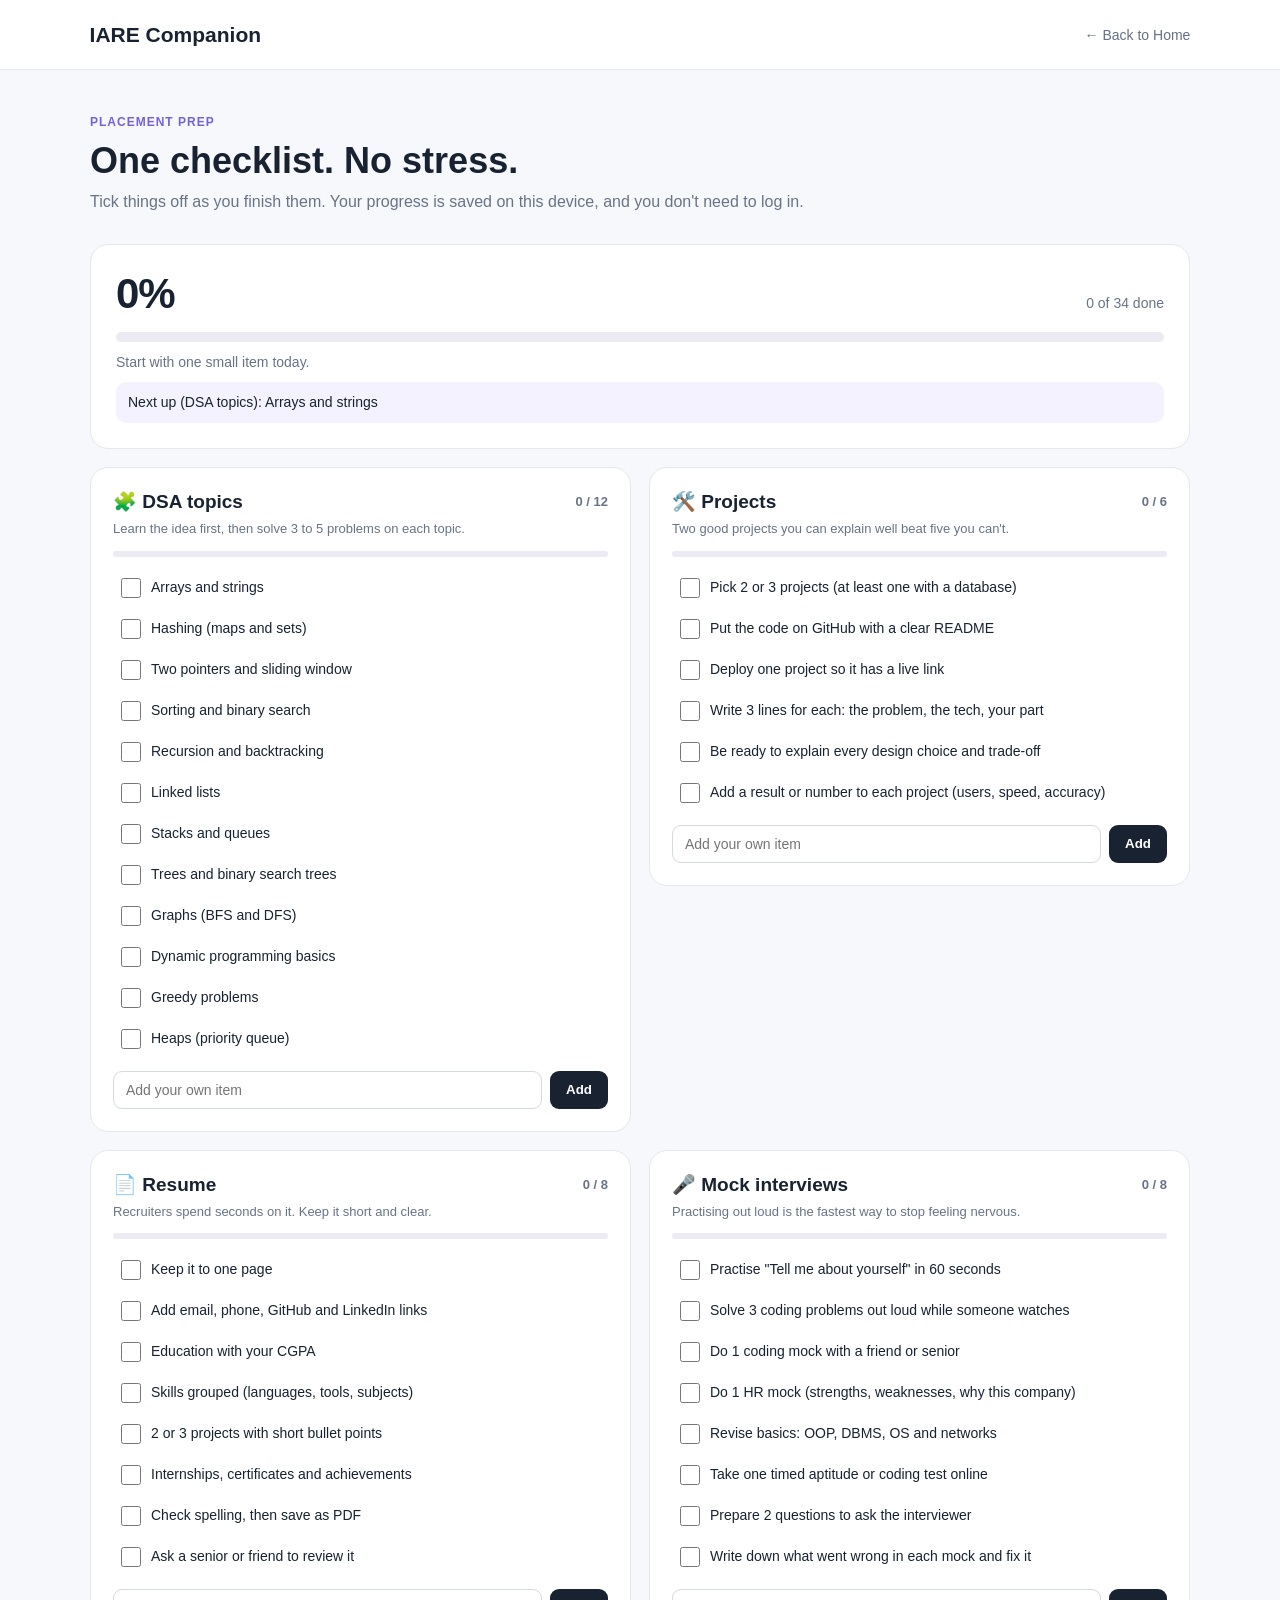
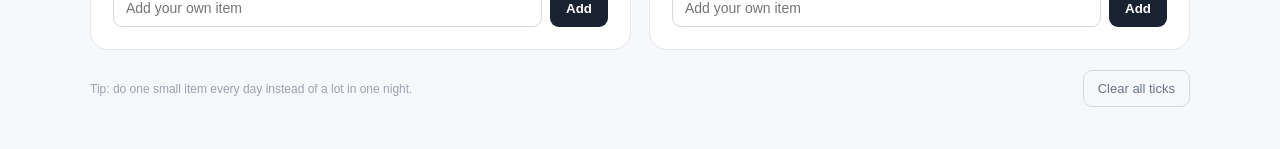
==== templates/placement.html @ 91ed62a9 "Initial commit" ====
<!DOCTYPE html>
<html lang="en">
<head>
    <meta charset="UTF-8">
    <meta name="viewport" content="width=device-width, initial-scale=1.0">
    <title>Placement Prep | IARE Companion</title>

    <style>
        * { box-sizing: border-box; margin: 0; padding: 0; }
        body { font-family: Arial, sans-serif; background: #f7f8fc; color: #182230; }
        nav { height: 70px; background: white; border-bottom: 1px solid #e8ebf0; display: flex; align-items: center; justify-content: space-between; padding: 0 7%; }
        .brand { font-size: 21px; font-weight: 700; }
        .back { color: #667085; text-decoration: none; font-size: 14px; }
        .container { width: 86%; max-width: 1100px; margin: 42px auto; }
        .heading { margin-bottom: 30px; }
        .heading small { color: #7562db; font-size: 12px; font-weight: 700; letter-spacing: 1px; }
        .heading h1 { font-size: 36px; margin: 10px 0 8px; }
        .heading p { color: #697386; line-height: 1.5; }

        /* Overall progress */
        .overall { background: white; border: 1px solid #e5e7eb; border-radius: 18px; padding: 25px; margin-bottom: 18px; }
        .overall-top { display: flex; justify-content: space-between; align-items: baseline; gap: 10px; flex-wrap: wrap; }
        .big { font-size: 42px; font-weight: 800; letter-spacing: -1px; }
        .done-text { color: #697386; font-size: 14px; }
        .bar { height: 10px; background: #eceaf3; border-radius: 10px; overflow: hidden; margin-top: 14px; }
        .bar > div { height: 100%; width: 0; background: #7562db; border-radius: 10px; transition: width .3s; }
        .msg { color: #697386; font-size: 14px; margin-top: 12px; }
        .next { display: none; margin-top: 12px; font-size: 14px; line-height: 1.5; background: #f4f2ff; border-radius: 10px; padding: 10px 12px; }

        /* Sections */
        .grid { display: grid; grid-template-columns: 1fr 1fr; gap: 18px; align-items: start; }
        .card { background: white; border: 1px solid #e5e7eb; border-radius: 18px; padding: 22px; }
        .card-head { display: flex; justify-content: space-between; align-items: center; gap: 10px; }
        .card-head h2 { font-size: 19px; }
        .count { font-size: 13px; color: #697386; font-weight: 700; white-space: nowrap; }
        .hint { color: #697386; font-size: 13px; line-height: 1.5; margin: 6px 0 12px; }
        .mini { height: 6px; background: #eceaf3; border-radius: 10px; overflow: hidden; margin-bottom: 10px; }
        .mini > div { height: 100%; width: 0; background: #7562db; border-radius: 10px; transition: width .3s; }

        .item { display: flex; align-items: flex-start; gap: 10px; padding: 10px 8px; border-radius: 9px; cursor: pointer; }
        .item:hover { background: #f7f8fc; }
        .item input[type="checkbox"] { width: 20px; height: 20px; margin-top: 1px; accent-color: #7562db; flex-shrink: 0; cursor: pointer; }
        .item span { flex: 1; font-size: 14px; line-height: 1.45; }
        .item.done span { color: #9aa1ad; text-decoration: line-through; }
        .del { background: none; border: none; color: #9aa1ad; font-size: 20px; line-height: 1; cursor: pointer; padding: 0 4px; }
        .del:hover { color: #b42318; }

        .add-row { display: flex; gap: 8px; margin-top: 12px; }
        .add-row input { flex: 1; min-width: 0; padding: 10px 12px; border: 1px solid #d5d9e0; border-radius: 9px; font-size: 14px; }
        .add-row button { padding: 10px 16px; border: none; border-radius: 9px; background: #182230; color: white; font-weight: 600; cursor: pointer; }

        .footer-row { margin-top: 20px; display: flex; justify-content: space-between; align-items: center; gap: 12px; flex-wrap: wrap; }
        .footer-row p { color: #9aa1ad; font-size: 12px; }
        .reset { background: none; border: 1px solid #d5d9e0; color: #697386; padding: 10px 14px; border-radius: 9px; cursor: pointer; font-size: 13px; }
        .reset:hover { border-color: #b42318; color: #b42318; }

        @media (max-width: 750px) {
            .grid { grid-template-columns: 1fr; }
            .heading h1 { font-size: 30px; }
        }
    </style>
</head>

<body>

<nav>
    <div class="brand">IARE Companion</div>
    <a href="/" class="back">← Back to Home</a>
</nav>

<div class="container">

    <div class="heading">
        <small>PLACEMENT PREP</small>
        <h1>One checklist. No stress.</h1>
        <p>Tick things off as you finish them. Your progress is saved on this device, and you don't need to log in.</p>
    </div>

    <div class="overall">
        <div class="overall-top">
            <div class="big" id="pct">0%</div>
            <div class="done-text" id="doneText"></div>
        </div>
        <div class="bar"><div id="overallFill"></div></div>
        <div class="msg" id="msg"></div>
        <div class="next" id="next"></div>
    </div>

    <div class="grid" id="sections"></div>

    <div class="footer-row">
        <p>Tip: do one small item every day instead of a lot in one night.</p>
        <button class="reset" id="resetBtn" type="button">Clear all ticks</button>
    </div>

</div>

<script>
const $ = id => document.getElementById(id);

// You can edit this list. Keep every id unique and never reuse an old one.
const SECTIONS = [
    {
        key: "dsa", icon: "🧩", title: "DSA topics",
        hint: "Learn the idea first, then solve 3 to 5 problems on each topic.",
        items: [
            ["dsa1", "Arrays and strings"],
            ["dsa2", "Hashing (maps and sets)"],
            ["dsa3", "Two pointers and sliding window"],
            ["dsa4", "Sorting and binary search"],
            ["dsa5", "Recursion and backtracking"],
            ["dsa6", "Linked lists"],
            ["dsa7", "Stacks and queues"],
            ["dsa8", "Trees and binary search trees"],
            ["dsa9", "Graphs (BFS and DFS)"],
            ["dsa10", "Dynamic programming basics"],
            ["dsa11", "Greedy problems"],
            ["dsa12", "Heaps (priority queue)"]
        ]
    },
    {
        key: "projects", icon: "🛠️", title: "Projects",
        hint: "Two good projects you can explain well beat five you can't.",
        items: [
            ["pr1", "Pick 2 or 3 projects (at least one with a database)"],
            ["pr2", "Put the code on GitHub with a clear README"],
            ["pr3", "Deploy one project so it has a live link"],
            ["pr4", "Write 3 lines for each: the problem, the tech, your part"],
            ["pr5", "Be ready to explain every design choice and trade-off"],
            ["pr6", "Add a result or number to each project (users, speed, accuracy)"]
        ]
    },
    {
        key: "resume", icon: "📄", title: "Resume",
        hint: "Recruiters spend seconds on it. Keep it short and clear.",
        items: [
            ["rs1", "Keep it to one page"],
            ["rs2", "Add email, phone, GitHub and LinkedIn links"],
            ["rs3", "Education with your CGPA"],
            ["rs4", "Skills grouped (languages, tools, subjects)"],
            ["rs5", "2 or 3 projects with short bullet points"],
            ["rs6", "Internships, certificates and achievements"],
            ["rs7", "Check spelling, then save as PDF"],
            ["rs8", "Ask a senior or friend to review it"]
        ]
    },
    {
        key: "mock", icon: "🎤", title: "Mock interviews",
        hint: "Practising out loud is the fastest way to stop feeling nervous.",
        items: [
            ["mk1", "Practise \"Tell me about yourself\" in 60 seconds"],
            ["mk2", "Solve 3 coding problems out loud while someone watches"],
            ["mk3", "Do 1 coding mock with a friend or senior"],
            ["mk4", "Do 1 HR mock (strengths, weaknesses, why this company)"],
            ["mk5", "Revise basics: OOP, DBMS, OS and networks"],
            ["mk6", "Take one timed aptitude or coding test online"],
            ["mk7", "Prepare 2 questions to ask the interviewer"],
            ["mk8", "Write down what went wrong in each mock and fix it"]
        ]
    }
];

const STORE = "iare_placement_prep";
const state = { done: {}, custom: {} };

// ---------- load / save (works even if storage is blocked) ----------
try {
    const saved = JSON.parse(localStorage.getItem(STORE));
    if (saved && typeof saved === "object") {
        if (saved.done && typeof saved.done === "object") state.done = saved.done;
        if (saved.custom && typeof saved.custom === "object") {
            for (const key of Object.keys(saved.custom)) {
                if (!Array.isArray(saved.custom[key])) continue;
                state.custom[key] = saved.custom[key].filter(i =>
                    i && typeof i.id === "string" && typeof i.text === "string");
            }
        }
    }
} catch (e) { /* start fresh */ }

function save() {
    try { localStorage.setItem(STORE, JSON.stringify(state)); } catch (e) { /* ignore */ }
}

// ---------- helpers ----------
function el(tag, cls, text) {
    const e = document.createElement(tag);
    if (cls) e.className = cls;
    if (text !== undefined) e.textContent = text;
    return e;
}

function itemsFor(sec) {
    const base = sec.items.map(([id, text]) => ({ id, text, custom: false }));
    const mine = (state.custom[sec.key] || []).map(i => ({ id: i.id, text: i.text, custom: true }));
    return [...base, ...mine];
}

function message(pct) {
    if (pct === 0) return "Start with one small item today.";
    if (pct < 25) return "Good start. Keep going.";
    if (pct < 50) return "You're building momentum.";
    if (pct < 75) return "More than halfway there.";
    if (pct < 100) return "Almost there. Finish strong.";
    return "Everything is done. Go ace those interviews! 🎉";
}

// ---------- rendering ----------
const refs = {};

function rowFor(item, sec) {
    const label = el("label", "item" + (state.done[item.id] ? " done" : ""));
    const box = document.createElement("input");
    box.type = "checkbox";
    box.checked = !!state.done[item.id];

    box.addEventListener("change", () => {
        if (box.checked) state.done[item.id] = true;
        else delete state.done[item.id];
        label.classList.toggle("done", box.checked);
        save();
        updateProgress();
    });

    label.append(box, el("span", "", item.text));

    if (item.custom) {
        const del = el("button", "del", "×");
        del.type = "button";
        del.title = "Remove";
        del.setAttribute("aria-label", "Remove " + item.text);
        del.addEventListener("click", e => {
            e.preventDefault();
            state.custom[sec.key] = state.custom[sec.key].filter(i => i.id !== item.id);
            delete state.done[item.id];
            save();
            render();
        });
        label.append(del);
    }
    return label;
}

function render() {
    const root = $("sections");
    root.textContent = "";

    SECTIONS.forEach(sec => {
        const card = el("div", "card");

        const head = el("div", "card-head");
        const count = el("span", "count");
        head.append(el("h2", "", sec.icon + " " + sec.title), count);

        const mini = el("div", "mini");
        const fill = document.createElement("div");
        mini.append(fill);

        card.append(head, el("p", "hint", sec.hint), mini);

        const list = el("div", "list");
        itemsFor(sec).forEach(item => list.append(rowFor(item, sec)));
        card.append(list);

        // add your own item
        const row = el("div", "add-row");
        const input = document.createElement("input");
        input.placeholder = "Add your own item";
        input.maxLength = 80;
        const btn = el("button", "", "Add");
        btn.type = "button";

        const add = () => {
            const text = input.value.trim();
            if (!text) return;
            (state.custom[sec.key] = state.custom[sec.key] || []).push({
                id: "c" + Date.now() + Math.floor(Math.random() * 1000),
                text
            });
            save();
            render();
        };
        btn.addEventListener("click", add);
        input.addEventListener("keydown", e => {
            if (e.key === "Enter") { e.preventDefault(); add(); }
        });

        row.append(input, btn);
        card.append(row);
        root.append(card);

        refs[sec.key] = { count, fill };
    });

    updateProgress();
}

function updateProgress() {
    let total = 0, done = 0, next = null;

    SECTIONS.forEach(sec => {
        const items = itemsFor(sec);
        const d = items.filter(i => state.done[i.id]).length;
        total += items.length;
        done += d;

        if (!next) {
            const n = items.find(i => !state.done[i.id]);
            if (n) next = { sec, item: n };
        }

        const r = refs[sec.key];
        r.count.textContent = d + " / " + items.length;
        r.fill.style.width = (items.length ? d / items.length * 100 : 0) + "%";
    });

    const pct = total ? Math.round(done / total * 100) : 0;
    $("pct").textContent = pct + "%";
    $("doneText").textContent = done + " of " + total + " done";
    $("overallFill").style.width = pct + "%";
    $("msg").textContent = message(pct);

    const nextBox = $("next");
    if (next) {
        nextBox.textContent = "Next up (" + next.sec.title + "): " + next.item.text;
        nextBox.style.display = "block";
    } else {
        nextBox.style.display = "none";
    }
}

$("resetBtn").addEventListener("click", () => {
    if (!confirm("Clear all ticks? Items you added yourself will stay.")) return;
    state.done = {};
    save();
    render();
});

render();
</script>

</body>
</html>
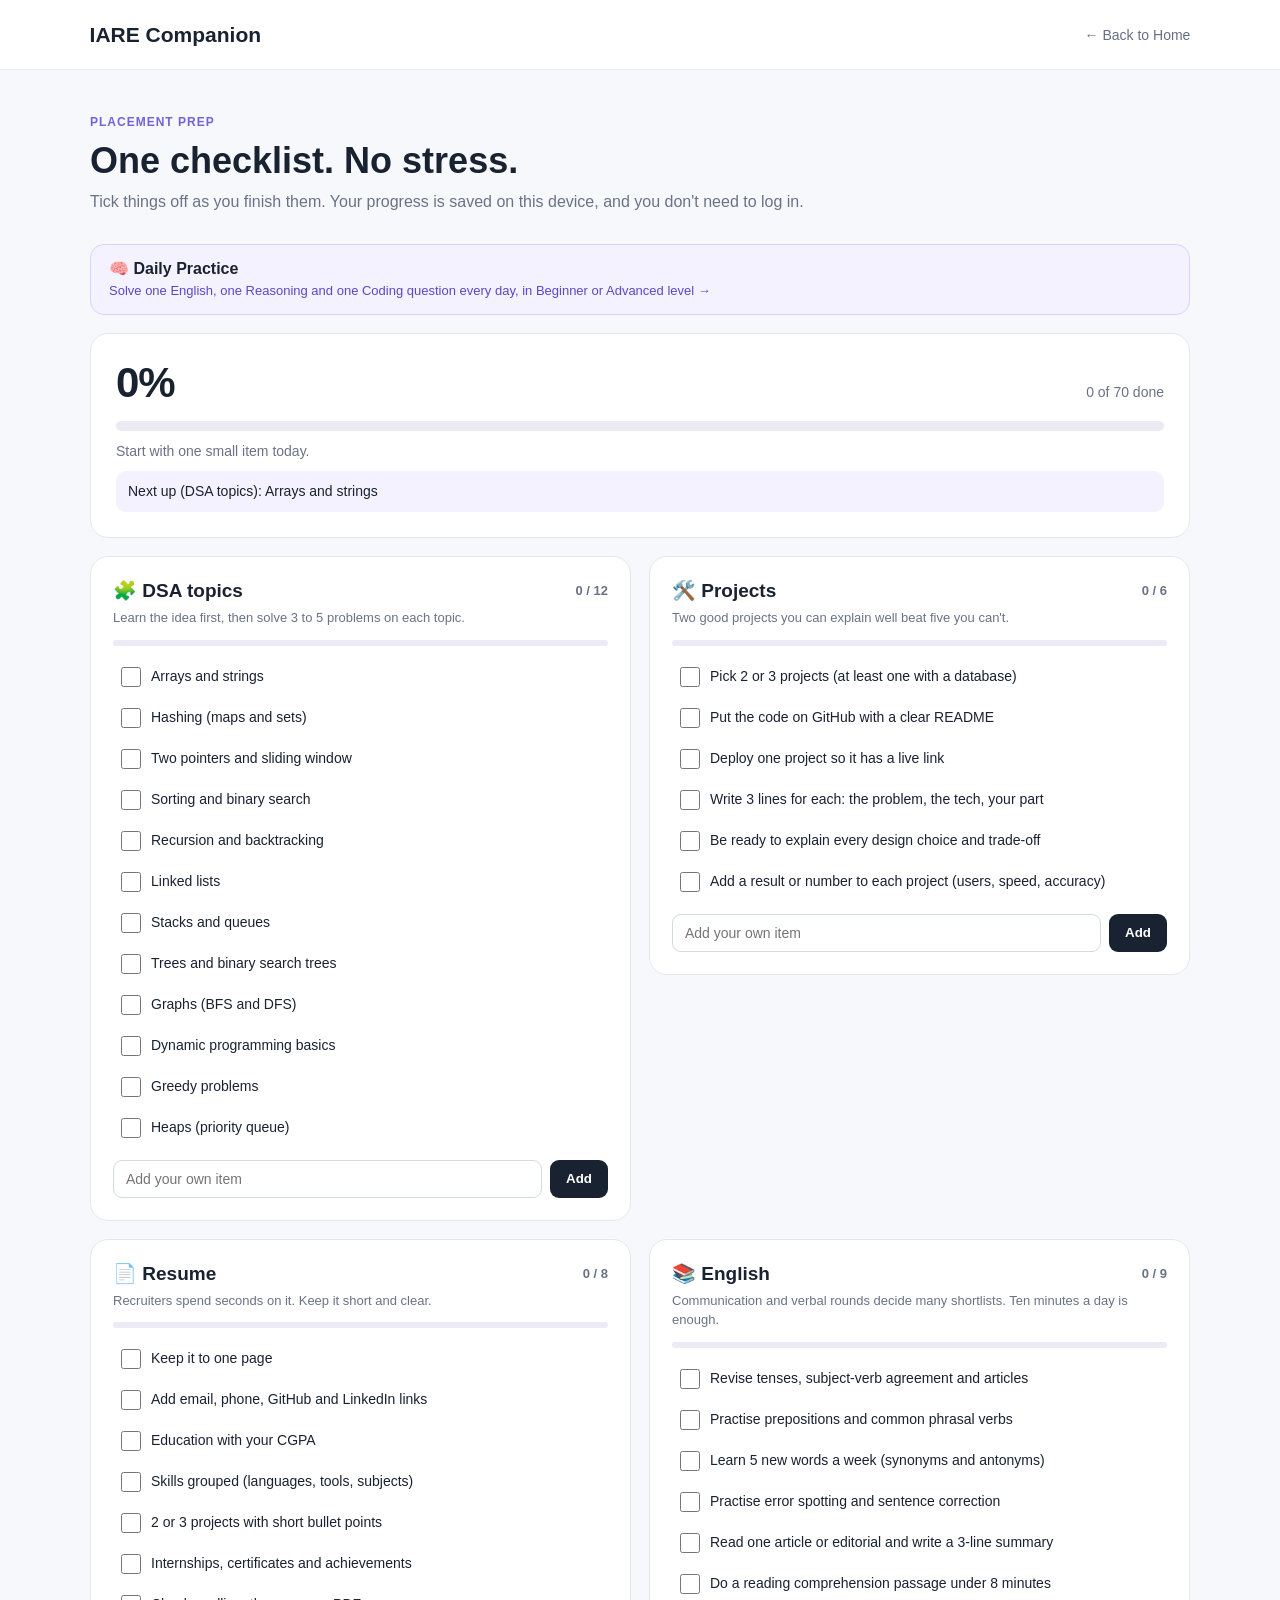
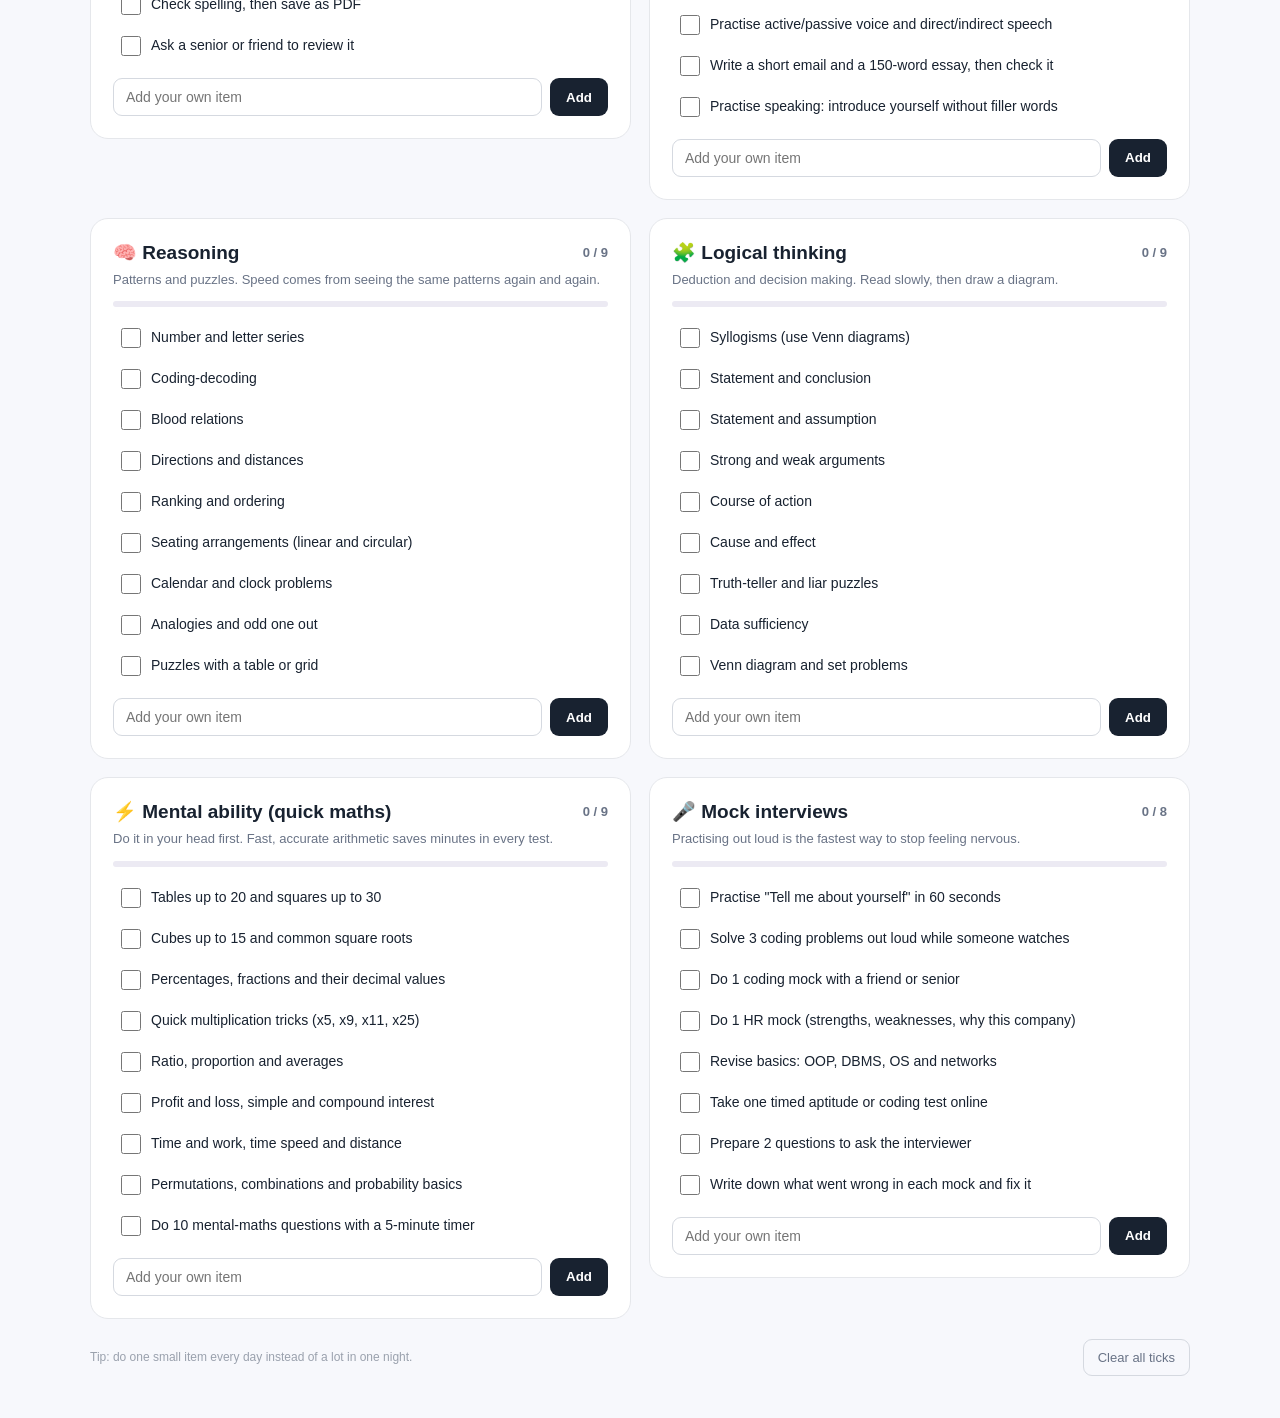
==== commit e89de4cf: "Updated homepage and placement page" ====
--- a/templates/placement.html
+++ b/templates/placement.html
@@ -17,6 +17,11 @@
         .heading h1 { font-size: 36px; margin: 10px 0 8px; }
         .heading p { color: #697386; line-height: 1.5; }
 
+        .daily-link { display: block; text-decoration: none; color: inherit; background: #f4f2ff; border: 1px solid #d9d3fa; border-radius: 14px; padding: 14px 18px; margin-bottom: 18px; }
+        .daily-link span { font-weight: 700; display: block; margin-bottom: 3px; }
+        .daily-link small { color: #5b47c9; font-size: 13px; line-height: 1.4; }
+        .daily-link:hover { border-color: #7562db; }
+
         /* Overall progress */
         .overall { background: white; border: 1px solid #e5e7eb; border-radius: 18px; padding: 25px; margin-bottom: 18px; }
         .overall-top { display: flex; justify-content: space-between; align-items: baseline; gap: 10px; flex-wrap: wrap; }
@@ -75,6 +80,11 @@
         <h1>One checklist. No stress.</h1>
         <p>Tick things off as you finish them. Your progress is saved on this device, and you don't need to log in.</p>
     </div>
+
+    <a class="daily-link" href="/daily">
+        <span>🧠 Daily Practice</span>
+        <small>Solve one English, one Reasoning and one Coding question every day, in Beginner or Advanced level →</small>
+    </a>
 
     <div class="overall">
         <div class="overall-top">
@@ -142,6 +152,66 @@
             ["rs6", "Internships, certificates and achievements"],
             ["rs7", "Check spelling, then save as PDF"],
             ["rs8", "Ask a senior or friend to review it"]
+        ]
+    },
+    {
+        key: "english", icon: "📚", title: "English",
+        hint: "Communication and verbal rounds decide many shortlists. Ten minutes a day is enough.",
+        items: [
+            ["en1", "Revise tenses, subject-verb agreement and articles"],
+            ["en2", "Practise prepositions and common phrasal verbs"],
+            ["en3", "Learn 5 new words a week (synonyms and antonyms)"],
+            ["en4", "Practise error spotting and sentence correction"],
+            ["en5", "Read one article or editorial and write a 3-line summary"],
+            ["en6", "Do a reading comprehension passage under 8 minutes"],
+            ["en7", "Practise active/passive voice and direct/indirect speech"],
+            ["en8", "Write a short email and a 150-word essay, then check it"],
+            ["en9", "Practise speaking: introduce yourself without filler words"]
+        ]
+    },
+    {
+        key: "reasoning", icon: "🧠", title: "Reasoning",
+        hint: "Patterns and puzzles. Speed comes from seeing the same patterns again and again.",
+        items: [
+            ["rn1", "Number and letter series"],
+            ["rn2", "Coding-decoding"],
+            ["rn3", "Blood relations"],
+            ["rn4", "Directions and distances"],
+            ["rn5", "Ranking and ordering"],
+            ["rn6", "Seating arrangements (linear and circular)"],
+            ["rn7", "Calendar and clock problems"],
+            ["rn8", "Analogies and odd one out"],
+            ["rn9", "Puzzles with a table or grid"]
+        ]
+    },
+    {
+        key: "logical", icon: "🧩", title: "Logical thinking",
+        hint: "Deduction and decision making. Read slowly, then draw a diagram.",
+        items: [
+            ["lg1", "Syllogisms (use Venn diagrams)"],
+            ["lg2", "Statement and conclusion"],
+            ["lg3", "Statement and assumption"],
+            ["lg4", "Strong and weak arguments"],
+            ["lg5", "Course of action"],
+            ["lg6", "Cause and effect"],
+            ["lg7", "Truth-teller and liar puzzles"],
+            ["lg8", "Data sufficiency"],
+            ["lg9", "Venn diagram and set problems"]
+        ]
+    },
+    {
+        key: "mental", icon: "⚡", title: "Mental ability (quick maths)",
+        hint: "Do it in your head first. Fast, accurate arithmetic saves minutes in every test.",
+        items: [
+            ["mn1", "Tables up to 20 and squares up to 30"],
+            ["mn2", "Cubes up to 15 and common square roots"],
+            ["mn3", "Percentages, fractions and their decimal values"],
+            ["mn4", "Quick multiplication tricks (x5, x9, x11, x25)"],
+            ["mn5", "Ratio, proportion and averages"],
+            ["mn6", "Profit and loss, simple and compound interest"],
+            ["mn7", "Time and work, time speed and distance"],
+            ["mn8", "Permutations, combinations and probability basics"],
+            ["mn9", "Do 10 mental-maths questions with a 5-minute timer"]
         ]
     },
     {
